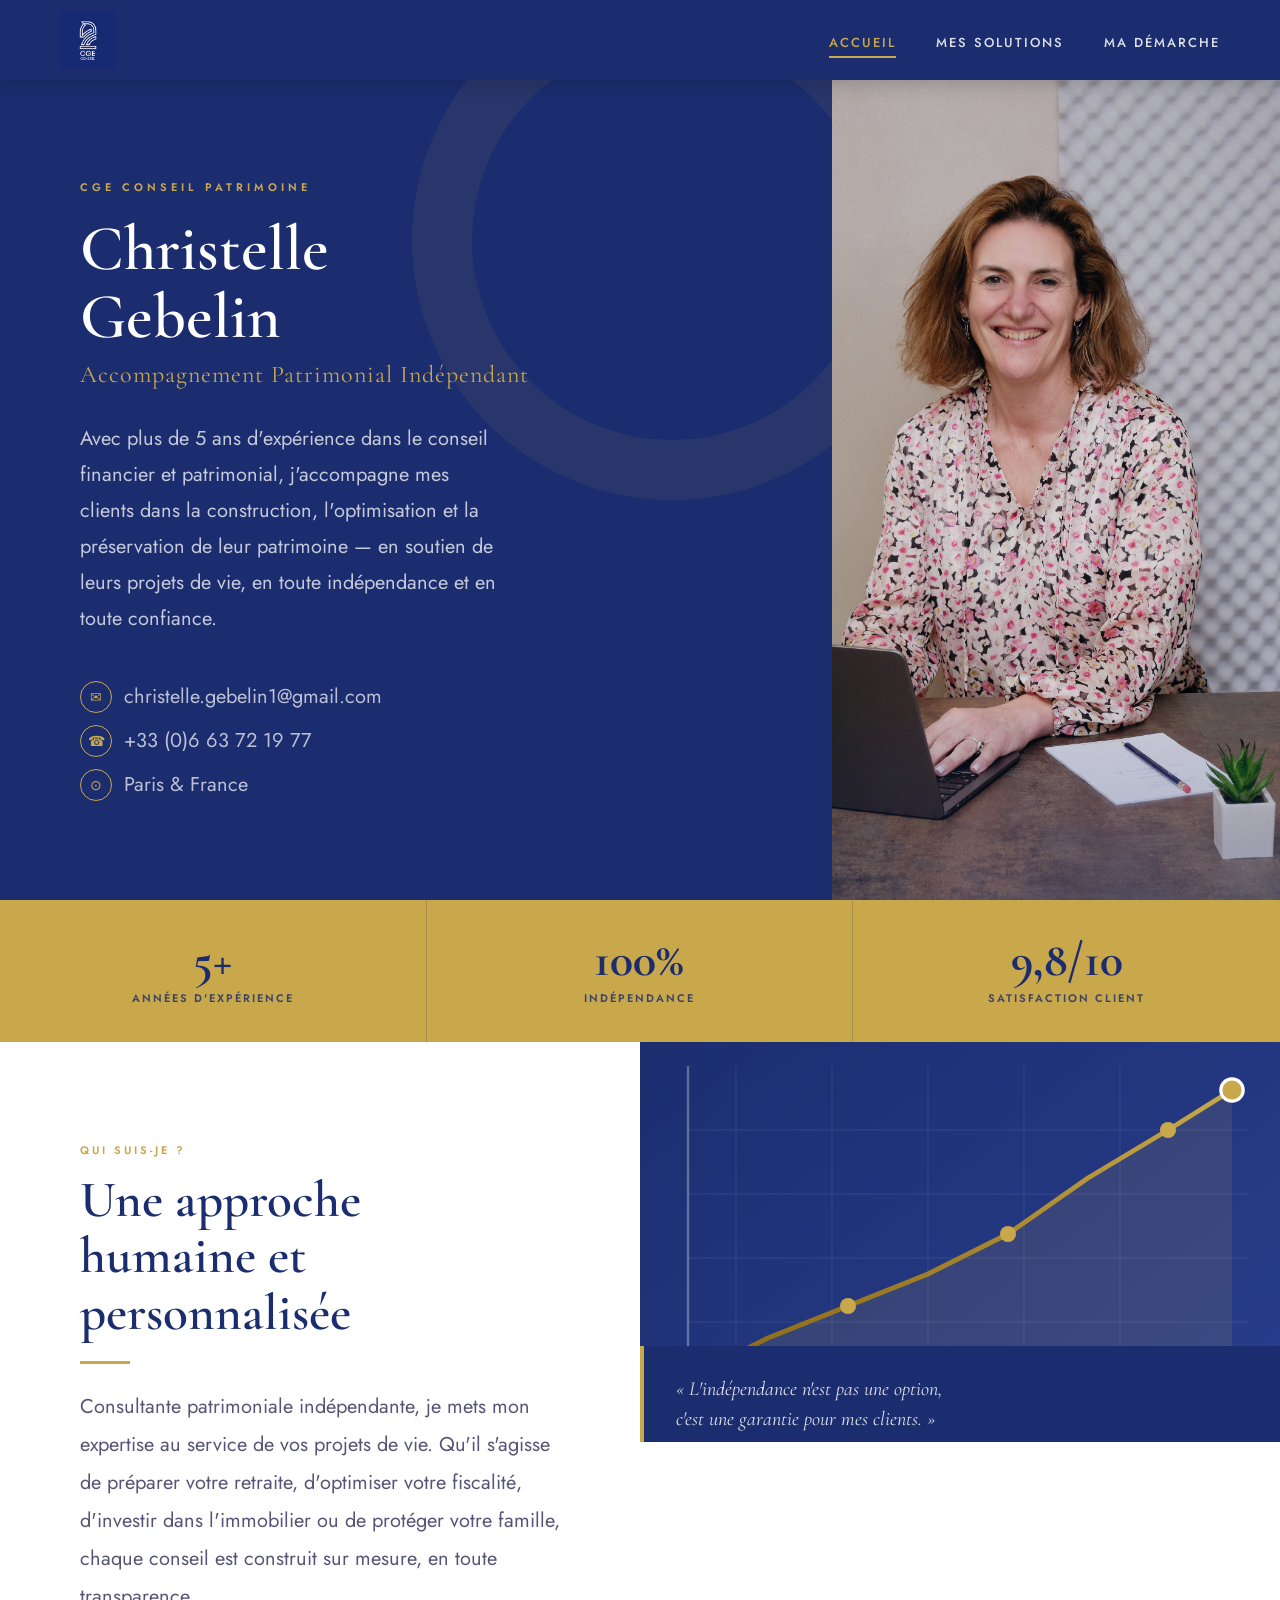
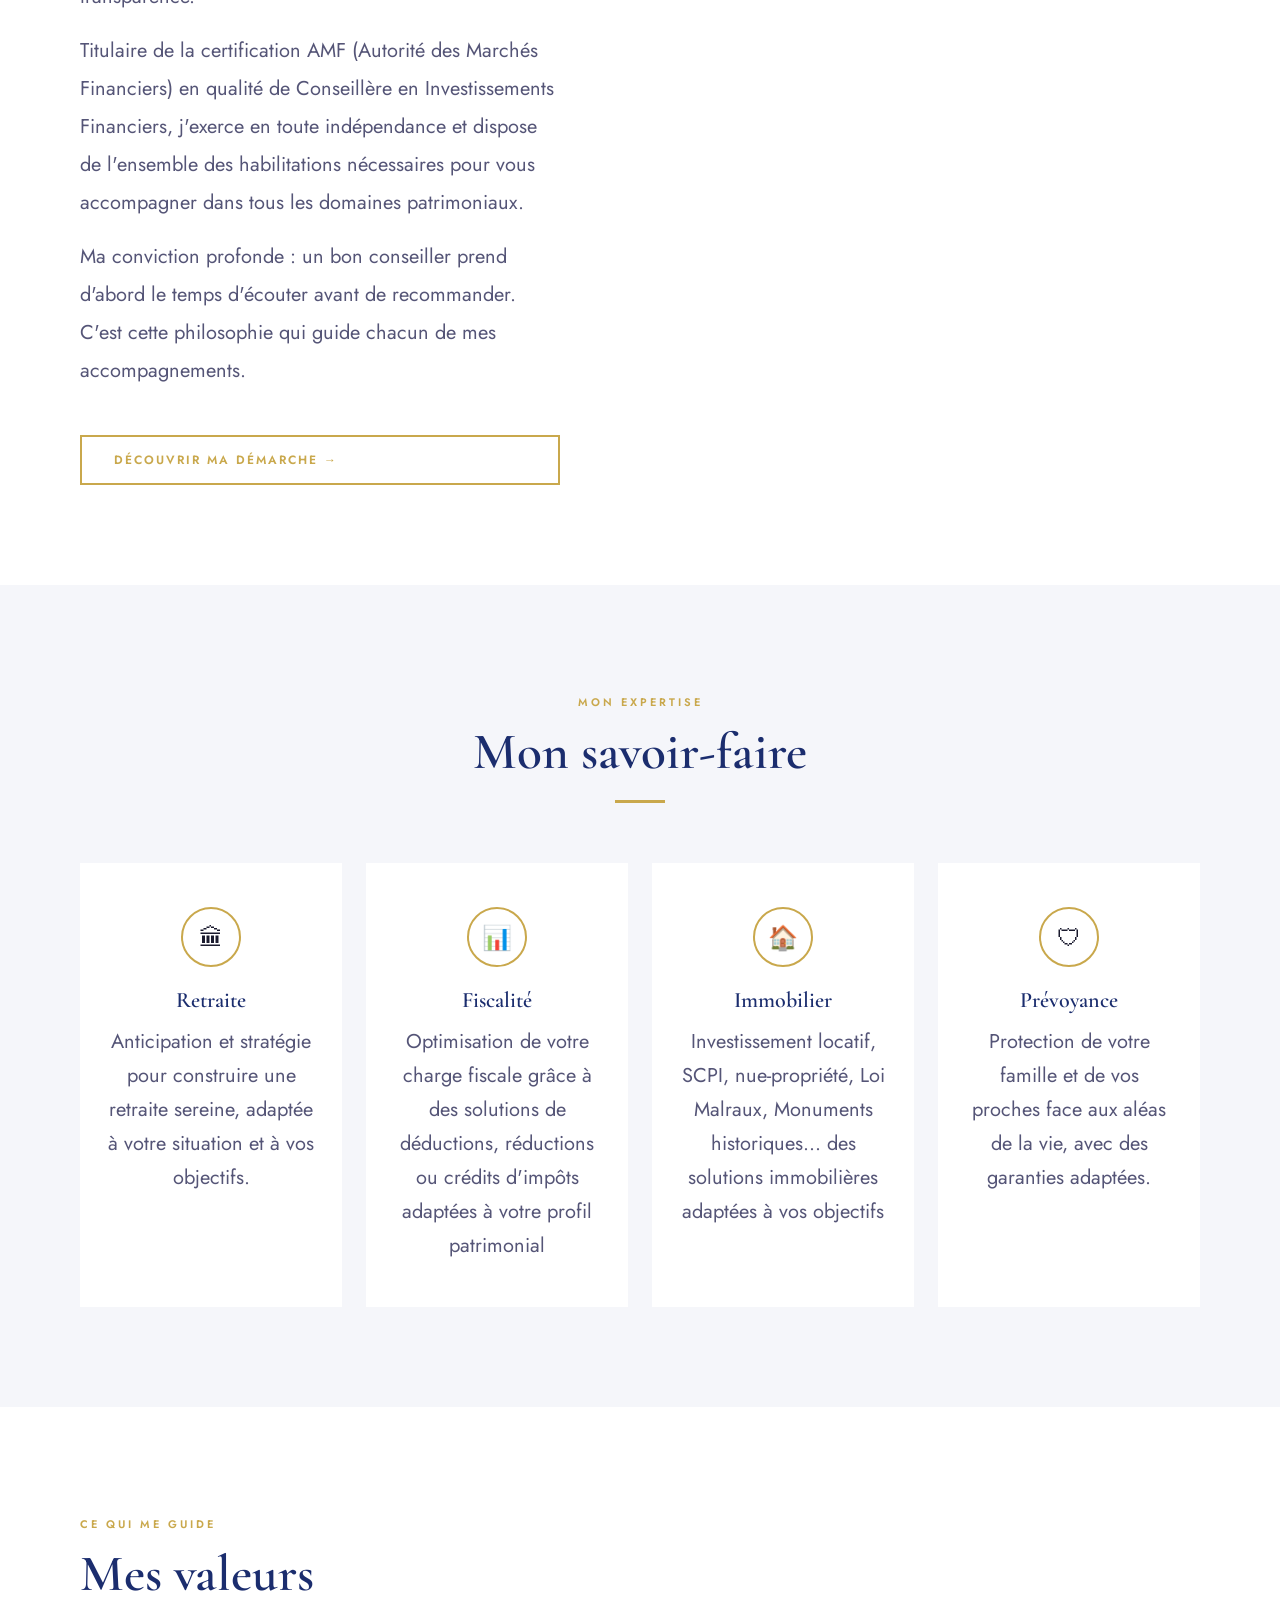
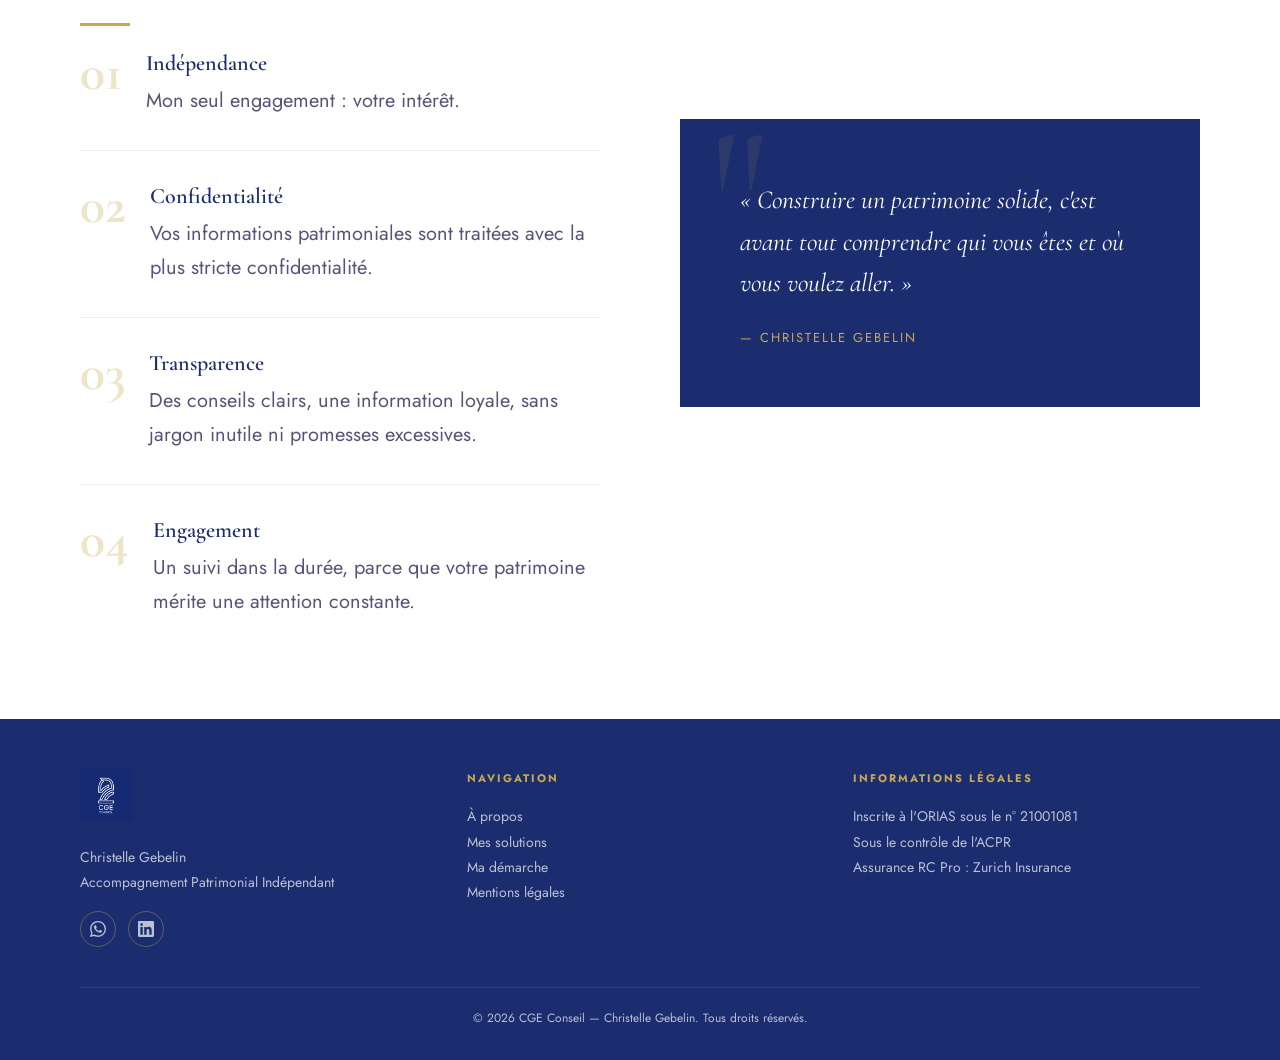
==== index.html @ 30ba8d0f "Initial commit" ====
<!DOCTYPE html>
<html lang="fr"><head><meta charset="UTF-8">
<meta name="viewport" content="width=device-width, initial-scale=1.0">
<title>CGE Conseil — Christelle Gebelin</title>
<link href="https://fonts.googleapis.com/css2?family=Cormorant+Garamond:wght@400;500;600;700&family=Jost:wght@300;400;500;600&display=swap" rel="stylesheet">
<link rel="stylesheet" href="style.css">
<style>
.hero {
  min-height: 100vh;
  display: grid;
  grid-template-columns: 65% 35%;
  padding-top: 80px;
  background: var(--bleu);
}
.hero-gauche {
  display: flex;
  flex-direction: column;
  justify-content: center;
  padding: 80px 60px 80px 80px;
  position: relative;
  overflow: hidden;
  background: var(--bleu);
}
.hero-gauche::before {
  content: '';
  position: absolute; top: -100px; right: -100px;
  width: 400px; height: 400px;
  border: 60px solid rgba(201,168,76,0.08);
  border-radius: 50%;
  pointer-events: none;
}
.hero-droite {
  position: relative;
  overflow: hidden;
  background: #0f1e4a;
}
.hero-droite img {
  width: 100%;
  height: 100%;
  object-fit: cover;
  object-position: center top;
  display: block;
}
.hero-droite::after {
  content: '';
  position: absolute;
  bottom: 0; left: 0; right: 0;
  height: 200px;
  background: linear-gradient(transparent, rgba(27,45,110,0.3));
}
/* Section présentation réduite d'un tiers */
.section-presentation {
  display: grid;
  grid-template-columns: 1fr 1fr;
  min-height: 400px;
}
.pres-image {
  position: relative;
  overflow: hidden;
  max-height: 400px;
}
.pres-image img {
  width: 100%;
  height: 100%;
  object-fit: cover;
  object-position: center;
  display: block;
}
</style>
</head><body>
<nav>
  <div class="nav-logo"><a href="index.html"><img src="images/logo(christelle).png" alt="CGE Conseil"></a></div>
  <ul class="nav-links">
    <li><a href="index.html" id="nav-apropos">Accueil</a></li>
    <li><a href="solutions.html" id="nav-solutions">Mes solutions</a></li>
    <li><a href="demarche.html" id="nav-demarche">Ma démarche</a></li>
  </ul>
</nav>

<section class="hero">
  <div class="hero-gauche">
    <p class="hero-surtitre fade-up delay-1">CGE Conseil Patrimoine</p>
    <h1 class="hero-nom fade-up delay-2">Christelle<br>Gebelin</h1>
    <p class="hero-titre fade-up delay-2">Accompagnement Patrimonial Indépendant</p>
    <p class="hero-texte fade-up delay-3">Avec plus de 5 ans d'expérience dans le conseil financier et patrimonial, j'accompagne mes clients dans la construction, l'optimisation et la préservation de leur patrimoine — en soutien de leurs projets de vie, en toute indépendance et en toute confiance.</p>
    <div class="hero-contacts fade-up delay-4">
      <div class="hero-contact-item"><span class="icone">✉</span><span>christelle.gebelin1@gmail.com</span></div>
      <div class="hero-contact-item"><span class="icone">☎</span><span>+33 (0)6 63 72 19 77</span></div>
      <div class="hero-contact-item"><span class="icone">⊙</span><span>Paris &amp; France</span></div>
    </div>
  </div>
  <div class="hero-droite">
    <img src="images/photo(christelle).png" alt="Christelle Gebelin">
  </div>
</section>

<div class="stats-bar">
  <div class="stat-item"><div class="stat-num">5+</div><div class="stat-label">Années d'expérience</div></div>
  <div class="stat-item"><div class="stat-num">100%</div><div class="stat-label">Indépendance</div></div>
  <div class="stat-item"><div class="stat-num">9,8/10</div><div class="stat-label">Satisfaction client</div></div>
</div>

<section class="section-presentation">
  <div class="pres-contenu">
    <span class="section-tag">Qui suis-je ?</span>
    <h2 class="section-titre">Une approche<br>humaine et<br>personnalisée</h2>
    <div class="section-trait"></div>
    <p>Consultante patrimoniale indépendante, je mets mon expertise au service de vos projets de vie. Qu'il s'agisse de préparer votre retraite, d'optimiser votre fiscalité, d'investir dans l'immobilier ou de protéger votre famille, chaque conseil est construit sur mesure, en toute transparence.</p>
    <p>Titulaire de la certification AMF (Autorité des Marchés Financiers) en qualité de Conseillère en Investissements Financiers, j'exerce en toute indépendance et dispose de l'ensemble des habilitations nécessaires pour vous accompagner dans tous les domaines patrimoniaux.</p>
    <p>Ma conviction profonde : un bon conseiller prend d'abord le temps d'écouter avant de recommander. C'est cette philosophie qui guide chacun de mes accompagnements.</p>
    <br><a href="demarche.html" class="btn">Découvrir ma démarche →</a>
  </div>
  <div class="pres-image">
     <img src="[data-uri]" alt="Croissance patrimoniale">
    <div class="pres-citation"><p>« L'indépendance n'est pas une option,<br>c'est une garantie pour mes clients. »</p></div>
  </div>
</section>

<section class="section-savoirfaire">
  <span class="section-tag">Mon expertise</span>
  <h2 class="section-titre">Mon savoir-faire</h2>
  <div class="section-trait centre"></div>
  <div class="sf-grid">
    <div class="sf-card"><div class="sf-icone">🏛</div><h3 class="sf-titre">Retraite</h3><p class="sf-texte">Anticipation et stratégie pour construire une retraite sereine, adaptée à votre situation et à vos objectifs.</p></div>
    <div class="sf-card"><div class="sf-icone">📊</div><h3 class="sf-titre">Fiscalité</h3><p class="sf-texte">Optimisation de votre charge fiscale grâce à des solutions de déductions, réductions ou crédits d'impôts adaptées à votre profil patrimonial</p></div>
    <div class="sf-card"><div class="sf-icone">🏠</div><h3 class="sf-titre">Immobilier</h3><p class="sf-texte">Investissement locatif, SCPI, nue-propriété, Loi Malraux, Monuments historiques... des solutions immobilières adaptées à vos objectifs</p></div>
    <div class="sf-card"><div class="sf-icone">🛡</div><h3 class="sf-titre">Prévoyance</h3><p class="sf-texte">Protection de votre famille et de vos proches face aux aléas de la vie, avec des garanties adaptées.</p></div>
  </div>
</section>

<section class="section-valeurs">
  <div>
    <span class="section-tag">Ce qui me guide</span>
    <h2 class="section-titre">Mes valeurs</h2>
    <div class="section-trait"></div>
    <div class="valeurs-liste">
      <div class="valeur-item"><div class="valeur-num">01</div><div><div class="valeur-titre">Indépendance</div><p class="valeur-texte">Mon seul engagement : votre intérêt.</p></div></div>
      <div class="valeur-item"><div class="valeur-num">02</div><div><div class="valeur-titre">Confidentialité</div><p class="valeur-texte">Vos informations patrimoniales sont traitées avec la plus stricte confidentialité.</p></div></div>
      <div class="valeur-item"><div class="valeur-num">03</div><div><div class="valeur-titre">Transparence</div><p class="valeur-texte">Des conseils clairs, une information loyale, sans jargon inutile ni promesses excessives.</p></div></div>
      <div class="valeur-item"><div class="valeur-num">04</div><div><div class="valeur-titre">Engagement</div><p class="valeur-texte">Un suivi dans la durée, parce que votre patrimoine mérite une attention constante.</p></div></div>
    </div>
  </div>
  <div class="valeurs-visuel">
    <p class="valeurs-quote">« Construire un patrimoine solide, c'est avant tout comprendre qui vous êtes et où vous voulez aller. »</p>
    <p class="valeurs-quote-auteur">— Christelle Gebelin</p>
  </div>
</section>

<footer>
  <div class="footer-grid">
    <div class="footer-col">
      <div class="footer-logo"><a href="index.html"><img src="images/logo(christelle).png" alt="CGE Conseil"></a></div>
      <p>Christelle Gebelin<br>Accompagnement Patrimonial Indépendant</p>
      <div class="footer-socials">
        <a href="#" target="_blank" class="footer-social-btn" title="WhatsApp">
          <svg viewBox="0 0 24 24" xmlns="http://www.w3.org/2000/svg"><path d="M17.472 14.382c-.297-.149-1.758-.867-2.03-.967-.273-.099-.471-.148-.67.15-.197.297-.767.966-.94 1.164-.173.199-.347.223-.644.075-.297-.15-1.255-.463-2.39-1.475-.883-.788-1.48-1.761-1.653-2.059-.173-.297-.018-.458.13-.606.134-.133.298-.347.446-.52.149-.174.198-.298.298-.497.099-.198.05-.371-.025-.52-.075-.149-.669-1.612-.916-2.207-.242-.579-.487-.5-.669-.51-.173-.008-.371-.01-.57-.01-.198 0-.52.074-.792.372-.272.297-1.04 1.016-1.04 2.479 0 1.462 1.065 2.875 1.213 3.074.149.198 2.096 3.2 5.077 4.487.709.306 1.262.489 1.694.625.712.227 1.36.195 1.871.118.571-.085 1.758-.719 2.006-1.413.248-.694.248-1.289.173-1.413-.074-.124-.272-.198-.57-.347m-5.421 7.403h-.004a9.87 9.87 0 01-5.031-1.378l-.361-.214-3.741.982.998-3.648-.235-.374a9.86 9.86 0 01-1.51-5.26c.001-5.45 4.436-9.884 9.888-9.884 2.64 0 5.122 1.03 6.988 2.898a9.825 9.825 0 012.893 6.994c-.003 5.45-4.437 9.884-9.885 9.884m8.413-18.297A11.815 11.815 0 0012.05 0C5.495 0 .16 5.335.157 11.892c0 2.096.547 4.142 1.588 5.945L.057 24l6.305-1.654a11.882 11.882 0 005.683 1.448h.005c6.554 0 11.89-5.335 11.893-11.893a11.821 11.821 0 00-3.48-8.413z"/></svg>
        </a>
        <a href="#" target="_blank" class="footer-social-btn" title="LinkedIn">
          <svg viewBox="0 0 24 24" xmlns="http://www.w3.org/2000/svg"><path d="M20.447 20.452h-3.554v-5.569c0-1.328-.027-3.037-1.852-3.037-1.853 0-2.136 1.445-2.136 2.939v5.667H9.351V9h3.414v1.561h.046c.477-.9 1.637-1.85 3.37-1.85 3.601 0 4.267 2.37 4.267 5.455v6.286zM5.337 7.433a2.062 2.062 0 01-2.063-2.065 2.064 2.064 0 112.063 2.065zm1.782 13.019H3.555V9h3.564v11.452zM22.225 0H1.771C.792 0 0 .774 0 1.729v20.542C0 23.227.792 24 1.771 24h20.451C23.2 24 24 23.227 24 22.271V1.729C24 .774 23.2 0 22.222 0h.003z"/></svg>
        </a>
      </div>
    </div>
    <div class="footer-col">
      <h4>Navigation</h4>
      <p><a href="index.html">À propos</a></p>
      <p><a href="solutions.html">Mes solutions</a></p>
      <p><a href="demarche.html">Ma démarche</a></p>
      <p><a href="mentions.html">Mentions légales</a></p>
    </div>
    <div class="footer-col">
      <h4>Informations légales</h4>
      <p>Inscrite à l'ORIAS sous le n° 21001081<br>Sous le contrôle de l'ACPR<br>Assurance RC Pro : Zurich Insurance</p>
    </div>
  </div>
  <div class="footer-bottom">© 2026 CGE Conseil — Christelle Gebelin. Tous droits réservés.</div>
</footer>
<script>document.getElementById('nav-apropos').classList.add('active');</script>
</body></html>
---- style.css ----
@import url('https://fonts.googleapis.com/css2?family=Cormorant+Garamond:wght@400;500;600;700&family=Jost:wght@300;400;500;600&display=swap');

:root {
  --bleu:        #1B2D6E;
  --bleu-clair:  #2A3F8F;
  --bleu-pale:   #EEF1FA;
  --or:          #C9A84C;
  --or-clair:    #E8C97A;
  --blanc:       #FFFFFF;
  --gris:        #F5F6FA;
  --texte:       #1a1a2e;
  --texte-clair: #555577;
  --font-titre:  'Cormorant Garamond', Georgia, serif;
  --font-corps:  'Jost', 'Segoe UI', sans-serif;
}

* { margin: 0; padding: 0; box-sizing: border-box; }
html { scroll-behavior: smooth; }
body { font-family: var(--font-corps); color: var(--texte); background: var(--blanc); font-size: 20px; }

/* NAV */
nav {
  position: fixed; top: 0; left: 0; right: 0; z-index: 100;
  background: var(--bleu);
  display: flex; align-items: center; justify-content: space-between;
  padding: 0 60px; height: 80px;
  box-shadow: 0 2px 20px rgba(0,0,0,0.2);
}
.nav-logo a { display: flex; align-items: center; text-decoration: none; }
.nav-logo img { height: 56px; object-fit: contain; display: block; }
.nav-links { display: flex; gap: 40px; list-style: none; }
.nav-links a {
  color: rgba(255,255,255,0.85); text-decoration: none;
  font-size: 13px; letter-spacing: 2px; text-transform: uppercase; font-weight: 500;
  padding-bottom: 4px; border-bottom: 2px solid transparent; transition: all 0.3s;
}
.nav-links a:hover, .nav-links a.active { color: var(--or); border-bottom-color: var(--or); }

/* FOOTER */
footer {
  background: var(--bleu); color: rgba(255,255,255,0.7);
  padding: 50px 80px 30px; font-size: 14px; line-height: 1.8;
}
.footer-grid { display: grid; grid-template-columns: 1fr 1fr 1fr; gap: 40px; margin-bottom: 40px; }
.footer-col h4 { color: var(--or); font-size: 11px; letter-spacing: 2px; text-transform: uppercase; margin-bottom: 16px; }
.footer-col a { color: inherit; text-decoration: none; }
.footer-col a:hover { color: var(--or); }
.footer-bottom { border-top: 1px solid rgba(255,255,255,0.1); padding-top: 20px; text-align: center; font-size: 12px; }
.footer-logo a { display: inline-block; }
.footer-logo img { height: 52px; display: block; margin-bottom: 16px; }

/* TYPO */
.section-tag {
  display: inline-block; color: var(--or);
  font-size: 11px; letter-spacing: 3px; text-transform: uppercase; font-weight: 600; margin-bottom: 14px;
}
.section-titre {
  font-family: var(--font-titre); font-size: clamp(32px,4vw,52px);
  font-weight: 600; color: var(--bleu); line-height: 1.1; margin-bottom: 20px;
}
.section-trait { width: 50px; height: 3px; background: var(--or); margin-bottom: 24px; }
.section-trait.centre { margin: 0 auto 24px; }

/* BOUTON */
.btn {
  display: inline-flex; align-items: center; gap: 10px;
  padding: 14px 32px; border: 2px solid var(--or);
  color: var(--or); text-decoration: none;
  font-size: 12px; letter-spacing: 2px; text-transform: uppercase; font-weight: 600;
  transition: all 0.3s; cursor: pointer; background: transparent; font-family: var(--font-corps);
}
.btn:hover { background: var(--or); color: var(--bleu); }

/* ANIMATIONS */
@keyframes fadeUp {
  from { opacity: 0; transform: translateY(30px); }
  to   { opacity: 1; transform: translateY(0); }
}
.fade-up  { animation: fadeUp 0.8s ease forwards; }
.delay-1  { animation-delay: 0.10s; opacity: 0; }
.delay-2  { animation-delay: 0.25s; opacity: 0; }
.delay-3  { animation-delay: 0.40s; opacity: 0; }
.delay-4  { animation-delay: 0.55s; opacity: 0; }

/* PAGE HERO */
.page-hero {
  background: var(--bleu); padding: 160px 80px 80px;
  position: relative; overflow: hidden;
}
.page-hero::before {
  content: ''; position: absolute; right: -150px; top: -150px;
  width: 500px; height: 500px;
  border: 80px solid rgba(201,168,76,0.06); border-radius: 50%;
}
.page-hero::after {
  content: ''; position: absolute; right: 100px; top: 60px;
  width: 200px; height: 200px;
  border: 30px solid rgba(201,168,76,0.1); border-radius: 50%;
}
.page-hero-inner { max-width: 650px; position: relative; z-index: 1; }
.page-hero .section-titre { color: var(--blanc); }
.page-hero-desc { color: rgba(255,255,255,0.7); font-size: 20px; line-height: 1.8; margin-top: 20px; }
.page-hero-illus {
  position: absolute; right: 80px; top: 50%; transform: translateY(-50%);
  width: 320px; border-radius: 4px; overflow: hidden;
  box-shadow: 0 20px 60px rgba(0,0,0,0.3); opacity: 0.85;
}
.page-hero-illus img { width: 100%; display: block; }

/* ═══ INDEX — HERO ═══ */
.hero {
  min-height: 100vh; display: grid; grid-template-columns: 1fr 1fr; padding-top: 80px;
}
.hero-gauche {
  background: var(--bleu);
  display: flex; flex-direction: column; justify-content: center;
  padding: 80px 70px 80px 80px; position: relative; overflow: hidden;
}
.hero-gauche::before {
  content: ''; position: absolute; top: -100px; right: -100px;
  width: 400px; height: 400px; border: 60px solid rgba(201,168,76,0.08); border-radius: 50%;
}
.hero-surtitre { color: var(--or); font-size: 11px; letter-spacing: 4px; text-transform: uppercase; font-weight: 600; margin-bottom: 20px; }
.hero-nom { font-family: var(--font-titre); font-size: clamp(44px,5vw,68px); color: var(--blanc); font-weight: 600; line-height: 1.05; margin-bottom: 10px; }
.hero-titre { font-family: var(--font-titre); font-size: clamp(18px,2vw,24px); color: var(--or); font-weight: 400; letter-spacing: 1px; margin-bottom: 32px; }
.hero-texte { color: rgba(255,255,255,0.75); line-height: 1.8; font-size: 20px; max-width: 420px; margin-bottom: 44px; }
.hero-contacts { display: flex; flex-direction: column; gap: 12px; }
.hero-contact-item { display: flex; align-items: center; gap: 12px; color: rgba(255,255,255,0.7); font-size: 20px; }
.hero-contact-item .icone {
  width: 32px; height: 32px; border: 1px solid var(--or); border-radius: 50%;
  display: flex; align-items: center; justify-content: center; color: var(--or); font-size: 14px; flex-shrink: 0;
}
.hero-droite { position: relative; overflow: hidden; background: #0f1e4a; }
.hero-droite img { width: 100%; height: 100%; object-fit: cover; object-position: top center; opacity: 0.9; filter: saturate(0.9); }
.hero-droite::after {
  content: ''; position: absolute; bottom: 0; left: 0; right: 0; height: 200px;
  background: linear-gradient(transparent, rgba(27,45,110,0.3));
}

/* STATS */
.stats-bar { background: var(--or); display: grid; grid-template-columns: repeat(3,1fr); }
.stat-item { padding: 36px 40px; text-align: center; border-right: 1px solid rgba(27,45,110,0.2); }
.stat-item:last-child { border-right: none; }
.stat-num { font-family: var(--font-titre); font-size: 48px; font-weight: 700; color: var(--bleu); line-height: 1; }
.stat-label { font-size: 11px; letter-spacing: 2px; text-transform: uppercase; color: var(--bleu); opacity: 0.8; margin-top: 6px; font-weight: 600; }

/* PRÉSENTATION */
.section-presentation { display: grid; grid-template-columns: 1fr 1fr; min-height: 600px; }
.pres-contenu { padding: 100px 80px; display: flex; flex-direction: column; justify-content: center; }
.pres-contenu p { color: var(--texte-clair); line-height: 1.9; font-size: 20px; margin-bottom: 16px; }
.pres-image { position: relative; overflow: hidden; }
.pres-image img { width: 100%; height: 100%; object-fit: cover; object-position: center bottom; display: block; }
.pres-citation {
  position: absolute; bottom: -20px; left: 0; right: 0;
  background: var(--bleu); padding: 28px 32px; border-left: 4px solid var(--or);
}
.pres-citation p { color: rgba(255,255,255,0.85); font-family: var(--font-titre); font-size: 20px; font-style: italic; line-height: 1.5; }

/* SAVOIR-FAIRE */
.section-savoirfaire { background: var(--gris); padding: 100px 80px; text-align: center; }
.sf-grid { display: grid; grid-template-columns: repeat(4,1fr); gap: 24px; margin-top: 60px; }
.sf-card { background: var(--blanc); padding: 44px 28px; position: relative; transition: all 0.4s; }
.sf-card::before {
  content: ''; position: absolute; bottom: 0; left: 0; right: 0; height: 3px;
  background: var(--or); transform: scaleX(0); transition: transform 0.4s;
}
.sf-card:hover { transform: translateY(-8px); box-shadow: 0 20px 50px rgba(27,45,110,0.12); }
.sf-card:hover::before { transform: scaleX(1); }
.sf-icone {
  width: 60px; height: 60px; margin: 0 auto 20px;
  border: 2px solid var(--or); border-radius: 50%;
  display: flex; align-items: center; justify-content: center; font-size: 24px; transition: all 0.3s;
}
.sf-card:hover .sf-icone { background: var(--or); }
.sf-titre { font-family: var(--font-titre); font-size: 22px; font-weight: 600; color: var(--bleu); margin-bottom: 12px; }
.sf-texte { color: var(--texte-clair); font-size: 20px; line-height: 1.7; }

/* VALEURS */
.section-valeurs { padding: 100px 80px; display: grid; grid-template-columns: 1fr 1fr; gap: 80px; align-items: center; }
.valeurs-liste { display: flex; flex-direction: column; gap: 32px; }
.valeur-item { display: flex; gap: 24px; align-items: flex-start; padding-bottom: 32px; border-bottom: 1px solid rgba(27,45,110,0.08); }
.valeur-item:last-child { border-bottom: none; padding-bottom: 0; }
.valeur-num { font-family: var(--font-titre); font-size: 52px; font-weight: 700; color: var(--or); opacity: 0.3; line-height: 0.9; flex-shrink: 0; }
.valeur-titre { font-family: var(--font-titre); font-size: 22px; font-weight: 600; color: var(--bleu); margin-bottom: 8px; }
.valeur-texte { color: var(--texte-clair); font-size: 20px; line-height: 1.7; }
.valeurs-visuel { background: var(--bleu); padding: 60px; position: relative; overflow: hidden; }
.valeurs-visuel::before {
  content: '"'; position: absolute; top: -20px; left: 30px;
  font-family: var(--font-titre); font-size: 200px; color: rgba(201,168,76,0.1); line-height: 1;
}
.valeurs-quote { font-family: var(--font-titre); font-size: 26px; font-style: italic; color: var(--blanc); line-height: 1.6; position: relative; z-index: 1; }
.valeurs-quote-auteur { color: var(--or); font-size: 13px; letter-spacing: 2px; text-transform: uppercase; margin-top: 24px; }

/* SOLUTIONS — CARTES FLIP */
.solutions-section { padding: 100px 80px; background: var(--gris); }
.solutions-intro { text-align: center; max-width: 600px; margin: 0 auto 70px; color: var(--texte-clair); font-size: 20px; line-height: 1.8; }
.cartes-grid {
  display: grid;
  grid-template-columns: repeat(3,1fr);
  gap: 28px;
  align-items: start;
}
.carte-flip {
  height: 320px;
  perspective: 1000px;
  cursor: pointer;
  position: relative;
}
.carte-inner {
  position: relative; width: 100%; height: 100%;
  transform-style: preserve-3d;
  transition: transform 0.7s cubic-bezier(0.4,0.2,0.2,1);
}
.carte-flip:hover .carte-inner, .carte-flip.flipped .carte-inner { transform: rotateY(180deg); }
.carte-face, .carte-dos {
  position: absolute; width: 100%; height: 100%;
  backface-visibility: hidden;
  -webkit-backface-visibility: hidden;
  display: flex; flex-direction: column; align-items: center; justify-content: center; padding: 40px 32px;
}
.carte-face { background: var(--blanc); position: relative; }
.carte-face::after {
  content: ''; position: absolute; bottom: 0; left: 0; right: 0; height: 3px;
  background: var(--or); transform: scaleX(0); transition: transform 0.4s;
}
.carte-flip:hover .carte-face::after { transform: scaleX(1); }
.carte-face-icone {
  font-size: 42px; margin-bottom: 20px; width: 80px; height: 80px;
  border: 2px solid rgba(27,45,110,0.1); border-radius: 50%;
  display: flex; align-items: center; justify-content: center; transition: all 0.3s;
}
.carte-flip:hover .carte-face-icone { border-color: var(--or); background: rgba(201,168,76,0.05); }
.carte-face-question { font-family: var(--font-titre); font-size: 20px; font-weight: 600; color: var(--bleu); text-align: center; line-height: 1.4; margin-bottom: 16px; }
.carte-face-hint { font-size: 11px; letter-spacing: 2px; text-transform: uppercase; color: var(--or); font-weight: 600; }
.carte-dos {
  background: var(--bleu);
  transform: rotateY(180deg);
  text-align: center;
}
.carte-dos-titre { font-family: var(--font-titre); font-size: 20px; font-weight: 600; color: var(--or); margin-bottom: 16px; }
.carte-dos-texte { color: rgba(255,255,255,0.82); font-size: 20px; line-height: 1.7; margin-bottom: 20px; }
.carte-dos-tag { font-size: 10px; letter-spacing: 2px; text-transform: uppercase; color: rgba(201,168,76,0.6); border: 1px solid rgba(201,168,76,0.3); padding: 6px 14px; }

/* HABILITATIONS */
.section-hab { padding: 80px; background: var(--blanc); display: grid; grid-template-columns: 1fr 1fr; gap: 80px; align-items: center; }
.hab-texte p { color: var(--texte-clair); line-height: 1.8; font-size: 20px; margin-bottom: 16px; }
.hab-liste { display: flex; flex-direction: column; gap: 16px; }
.hab-item { display: flex; align-items: center; gap: 16px; padding: 20px 24px; background: var(--gris); border-left: 3px solid var(--or); transition: all 0.3s; }
.hab-item:hover { background: var(--bleu-pale); transform: translateX(6px); }
.hab-item-titre { font-weight: 600; color: var(--bleu); font-size: 20px; }
.hab-item-desc { font-size: 14px; color: var(--texte-clair); margin-top: 2px; }

/* DÉMARCHE — TIMELINE */
.section-demarche { padding: 100px 80px; }
.demarche-intro { text-align: center; max-width: 600px; margin: 0 auto 80px; color: var(--texte-clair); font-size: 20px; line-height: 1.8; }
.timeline { position: relative; }
.timeline::before {
  content: ''; position: absolute; left: 50%; top: 0; bottom: 0; width: 2px;
  background: linear-gradient(to bottom, var(--or), rgba(201,168,76,0.1)); transform: translateX(-50%);
}
.etape { display: grid; grid-template-columns: 1fr 80px 1fr; margin-bottom: 80px; align-items: center; }
.etape:last-child { margin-bottom: 0; }
.etape-contenu {
  background: var(--blanc); box-shadow: 0 4px 30px rgba(27,45,110,0.08);
  padding: 44px 48px; border: 1px solid rgba(27,45,110,0.06); position: relative; transition: all 0.4s;
}
.etape-contenu:hover { box-shadow: 0 12px 50px rgba(27,45,110,0.15); transform: translateY(-4px); }
.etape-contenu::before { content: ''; position: absolute; top: 0; left: 0; width: 4px; height: 0; background: var(--or); transition: height 0.4s; }
.etape-contenu:hover::before { height: 100%; }
.etape-num-wrapper { display: flex; align-items: center; justify-content: center; z-index: 1; }
.etape-num {
  width: 64px; height: 64px; background: var(--or); border-radius: 50%;
  display: flex; align-items: center; justify-content: center;
  font-family: var(--font-titre); font-size: 28px; font-weight: 700; color: var(--bleu);
  box-shadow: 0 0 0 8px var(--blanc), 0 0 0 10px var(--or); position: relative; z-index: 1;
}
.etape-vide {}
.etape.gauche .etape-contenu  { order: 1; }
.etape.gauche .etape-num-wrapper { order: 2; }
.etape.gauche .etape-vide     { order: 3; }
.etape.droite .etape-vide     { order: 1; }
.etape.droite .etape-num-wrapper { order: 2; }
.etape.droite .etape-contenu  { order: 3; }
.etape.droite .etape-contenu::before { left: auto; right: 0; }
.etape-tag { font-size: 11px; letter-spacing: 2px; text-transform: uppercase; color: var(--or); font-weight: 600; margin-bottom: 10px; }
.etape-titre { font-family: var(--font-titre); font-size: 26px; font-weight: 600; color: var(--bleu); margin-bottom: 16px; }
.etape-texte { color: var(--texte-clair); font-size: 20px; line-height: 1.8; }
.etape-detail { margin-top: 20px; padding-top: 20px; border-top: 1px solid rgba(27,45,110,0.08); display: flex; flex-wrap: wrap; gap: 8px; }
.etape-pill { background: var(--bleu-pale); color: var(--bleu); font-size: 11px; padding: 5px 12px; font-weight: 600; letter-spacing: 1px; }

/* ENGAGEMENTS */
.section-engagement { background: var(--bleu); padding: 100px 80px; text-align: center; position: relative; overflow: hidden; }
.section-engagement::before { content: ''; position: absolute; left: -200px; top: -200px; width: 600px; height: 600px; border: 100px solid rgba(201,168,76,0.04); border-radius: 50%; }
.section-engagement .section-titre { color: var(--blanc); }
.engagements-grid { display: grid; grid-template-columns: repeat(3,1fr); gap: 32px; margin-top: 60px; position: relative; z-index: 1; }
.engagement-item { padding: 44px 32px; border: 1px solid rgba(201,168,76,0.2); position: relative; overflow: hidden; transition: all 0.4s; }
.engagement-item::before { content: ''; position: absolute; inset: 0; background: rgba(201,168,76,0.05); transform: scaleY(0); transform-origin: bottom; transition: transform 0.4s; }
.engagement-item:hover { border-color: var(--or); }
.engagement-item:hover::before { transform: scaleY(1); }
.engagement-icone { font-size: 36px; margin-bottom: 20px; }
.engagement-titre { font-family: var(--font-titre); font-size: 22px; color: var(--or); margin-bottom: 14px; font-weight: 600; }
.engagement-texte { color: rgba(255,255,255,0.7); font-size: 20px; line-height: 1.7; }

/* CTA */
.section-cta { padding: 80px; background: var(--gris); display: flex; align-items: center; justify-content: space-between; gap: 40px; }
.cta-texte h3 { font-family: var(--font-titre); font-size: 36px; color: var(--bleu); margin-bottom: 12px; }
.cta-texte p { color: var(--texte-clair); font-size: 20px; }
.cta-contacts { display: flex; flex-direction: column; gap: 16px; }
.cta-contact { display: flex; align-items: center; gap: 16px; padding: 20px 28px; background: var(--blanc); border-left: 3px solid var(--or); font-size: 20px; color: var(--bleu); font-weight: 500; transition: all 0.3s; text-decoration: none; }
.cta-contact:hover { background: var(--bleu); color: var(--blanc); }
.cta-contact span { font-size: 20px; }

/* Icônes SVG dans les cartes flip */
.carte-face-icone svg {
  width: 36px; height: 36px;
}
.carte-face-icone {
  width: 80px; height: 80px;
  border: 2px solid rgba(27,45,110,0.15);
  border-radius: 50%;
  display: flex; align-items: center; justify-content: center;
  transition: all 0.3s; background: white;
  margin-bottom: 20px;
}
.carte-flip:hover .carte-face-icone {
  border-color: var(--or);
  background: rgba(201,168,76,0.05);
  box-shadow: 0 0 0 6px rgba(201,168,76,0.08);
}
.footer-socials { display: flex; gap: 12px; margin-top: 16px; }
.footer-social-btn {
  width: 36px; height: 36px;
  border: 1px solid rgba(201,168,76,0.4); border-radius: 50%;
  display: flex; align-items: center; justify-content: center;
  transition: all 0.3s; color: rgba(255,255,255,0.7); text-decoration: none;
}
.footer-social-btn:hover { border-color: var(--or); background: var(--or); color: var(--bleu); }
.footer-social-btn svg { width: 16px; height: 16px; fill: currentColor; }
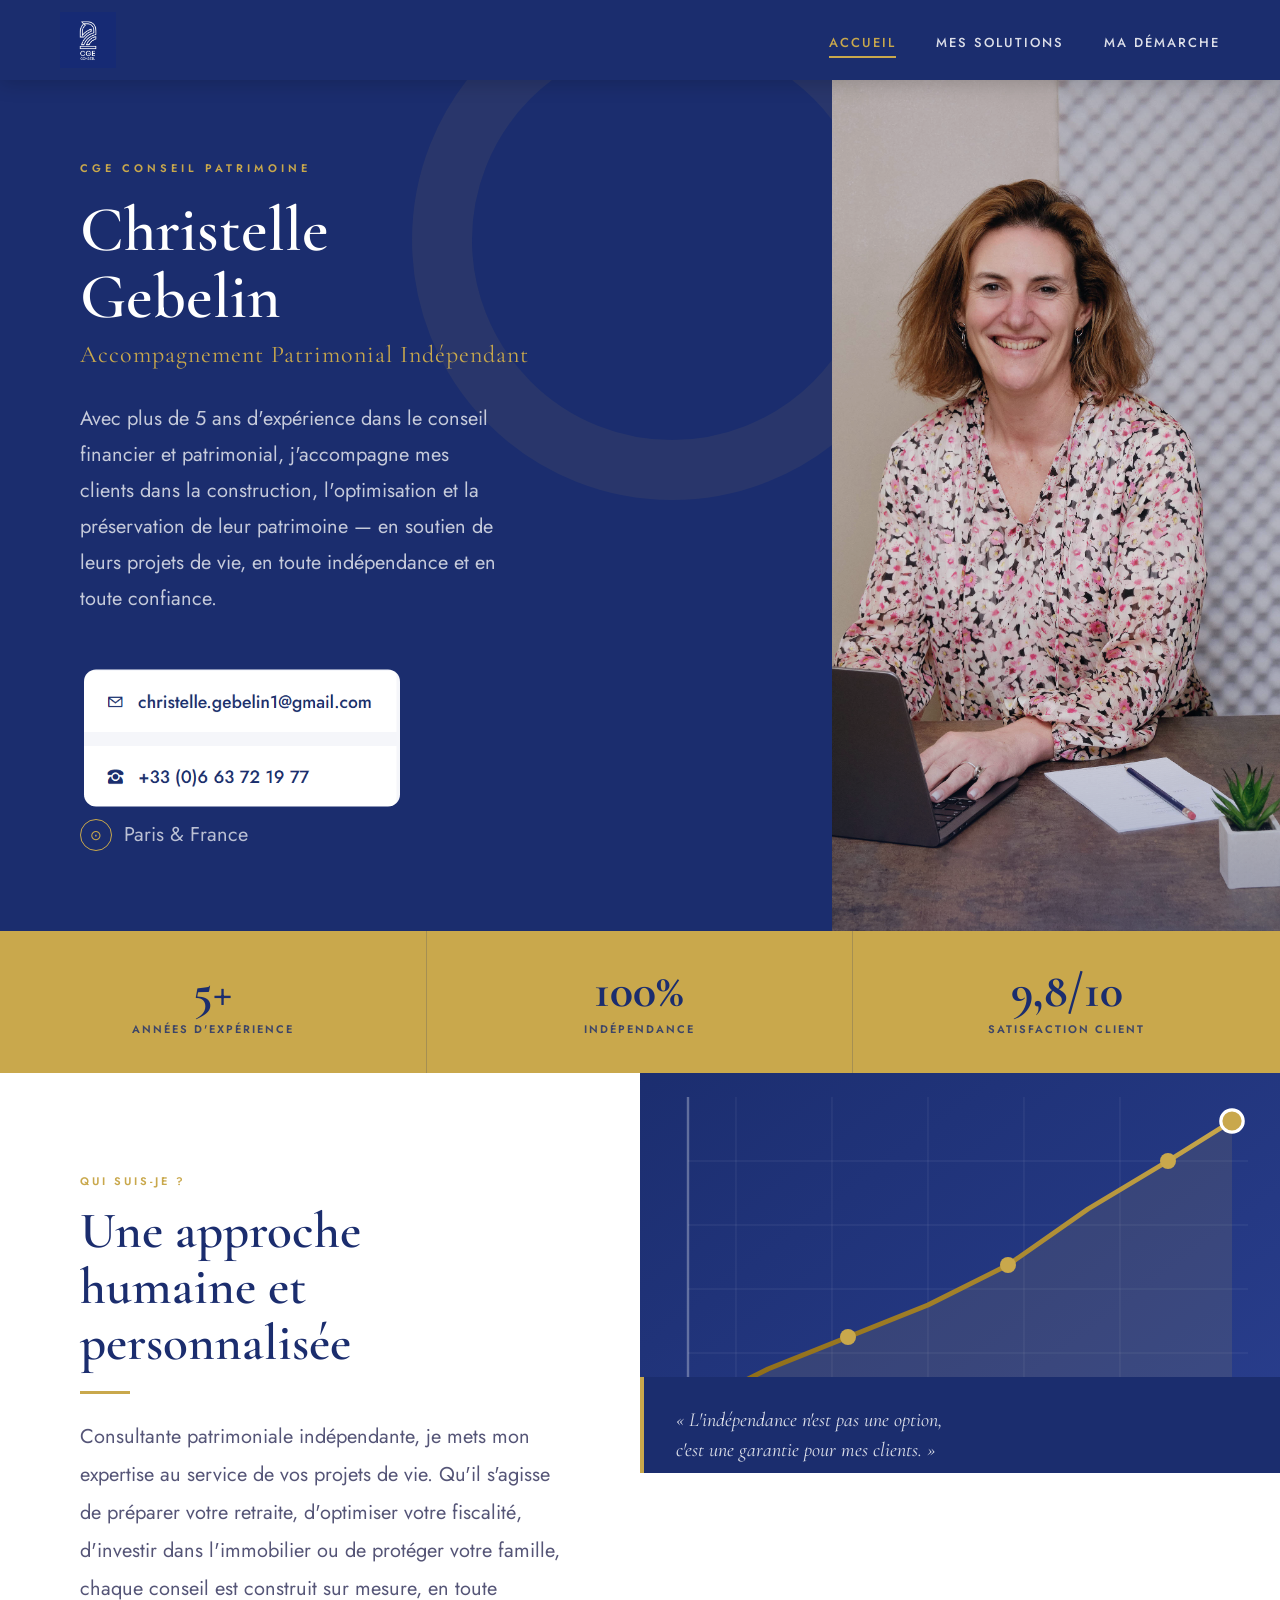
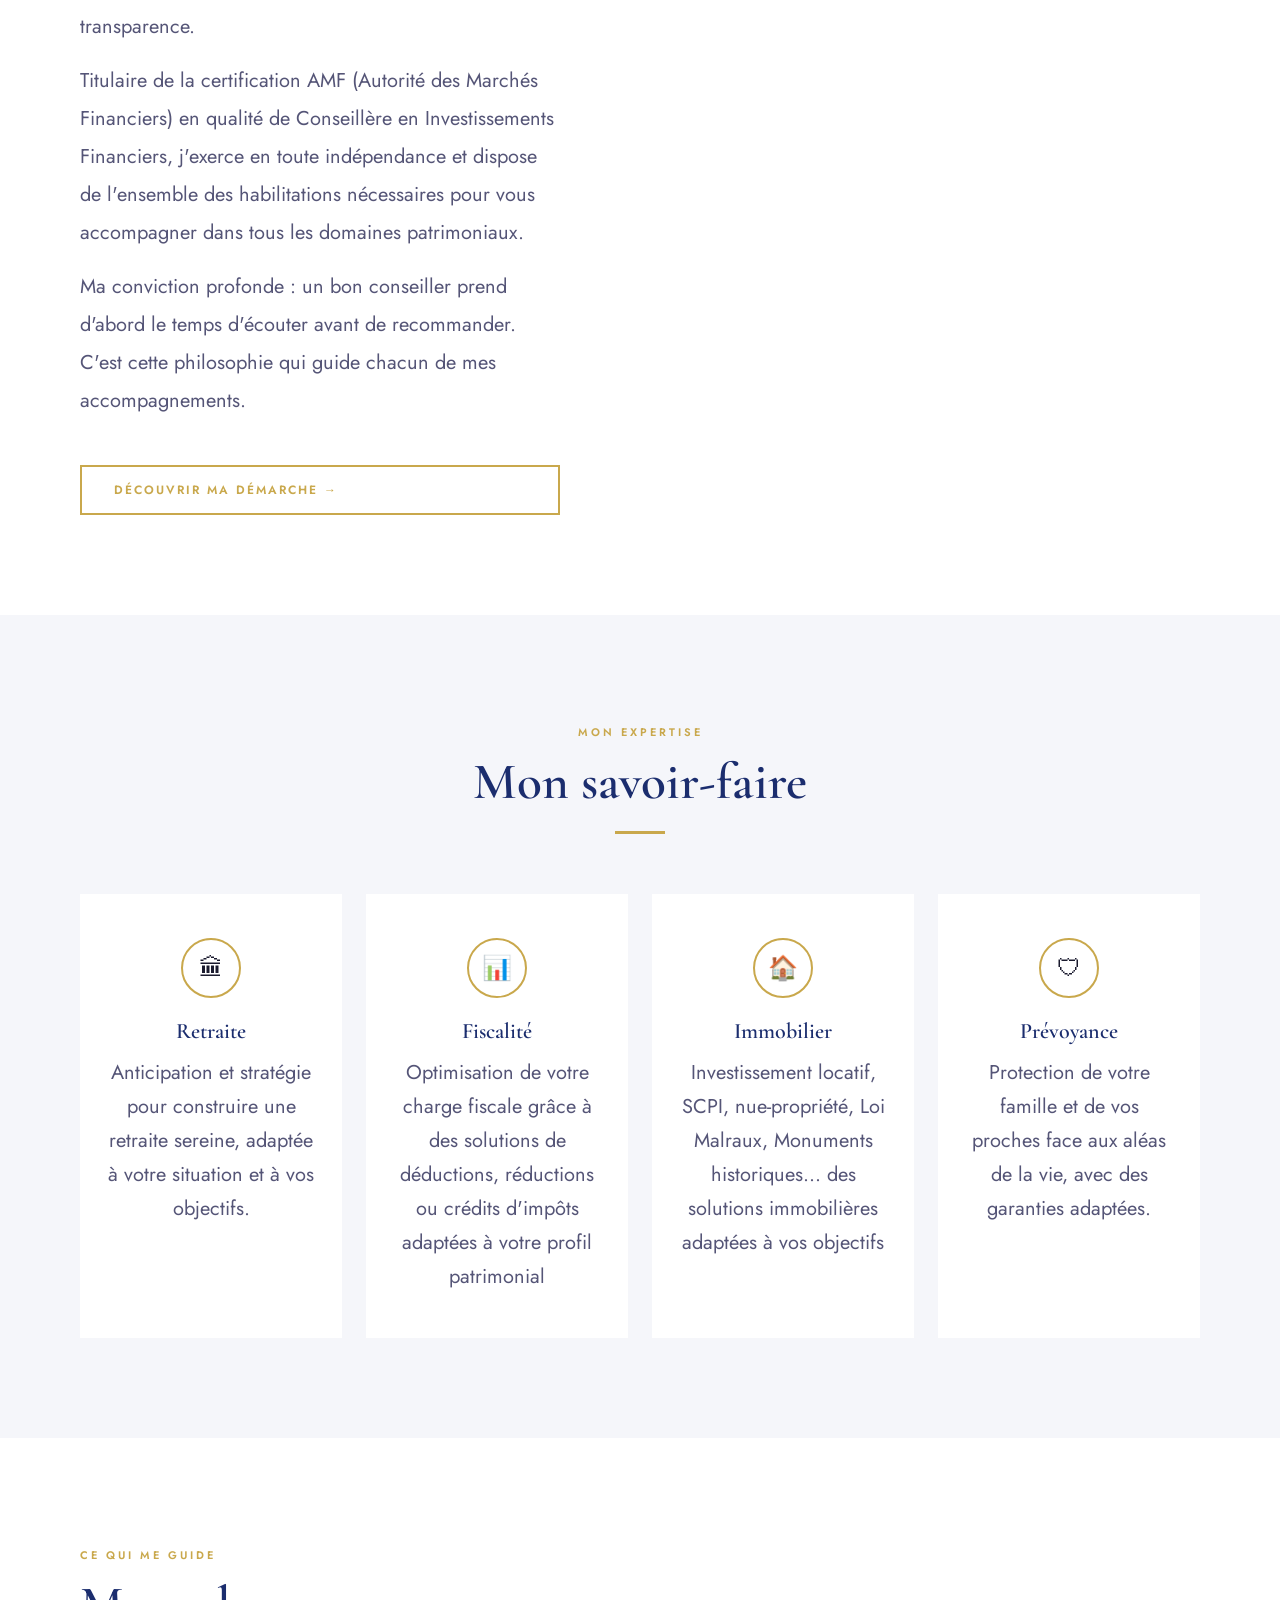
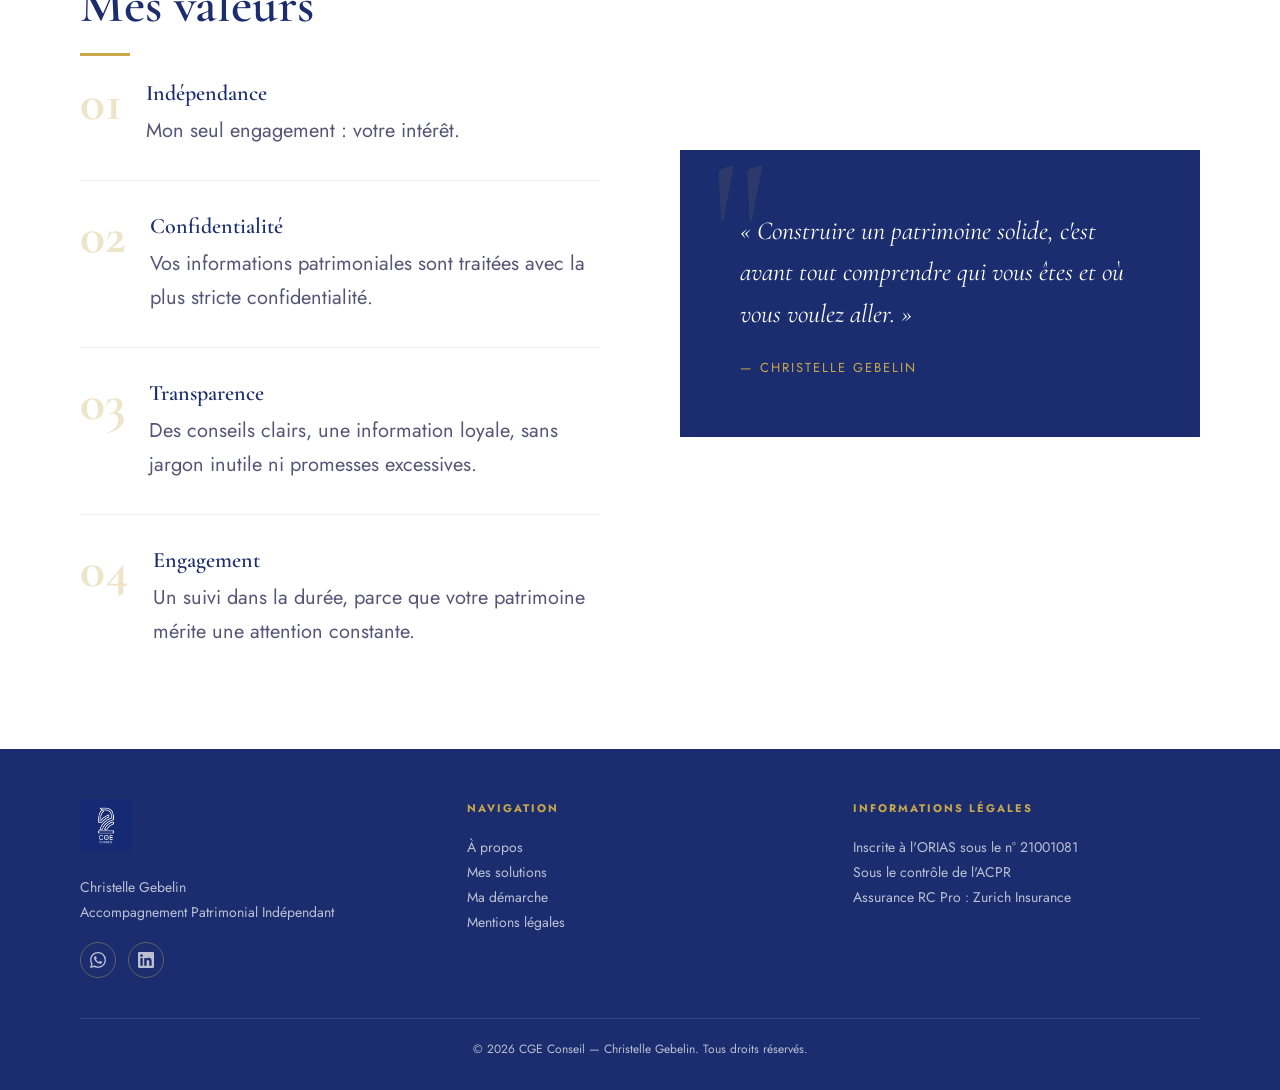
==== commit a84c696b: "Refactor HTML structure and update content" ====
--- a/index.html
+++ b/index.html
@@ -48,7 +48,6 @@
   height: 200px;
   background: linear-gradient(transparent, rgba(27,45,110,0.3));
 }
-/* Section présentation réduite d'un tiers */
 .section-presentation {
   display: grid;
   grid-template-columns: 1fr 1fr;
@@ -84,8 +83,7 @@
     <p class="hero-titre fade-up delay-2">Accompagnement Patrimonial Indépendant</p>
     <p class="hero-texte fade-up delay-3">Avec plus de 5 ans d'expérience dans le conseil financier et patrimonial, j'accompagne mes clients dans la construction, l'optimisation et la préservation de leur patrimoine — en soutien de leurs projets de vie, en toute indépendance et en toute confiance.</p>
     <div class="hero-contacts fade-up delay-4">
-      <div class="hero-contact-item"><span class="icone">✉</span><span>christelle.gebelin1@gmail.com</span></div>
-      <div class="hero-contact-item"><span class="icone">☎</span><span>+33 (0)6 63 72 19 77</span></div>
+      <div style="margin-top:8px;"><img src="images/numero(christelle).png" alt="Coordonnées de contact" style="width:320px;display:block;clip-path:inset(0 0 0 4px round 12px);"></div>
       <div class="hero-contact-item"><span class="icone">⊙</span><span>Paris &amp; France</span></div>
     </div>
   </div>
@@ -122,7 +120,7 @@
   <div class="section-trait centre"></div>
   <div class="sf-grid">
     <div class="sf-card"><div class="sf-icone">🏛</div><h3 class="sf-titre">Retraite</h3><p class="sf-texte">Anticipation et stratégie pour construire une retraite sereine, adaptée à votre situation et à vos objectifs.</p></div>
-    <div class="sf-card"><div class="sf-icone">📊</div><h3 class="sf-titre">Fiscalité</h3><p class="sf-texte">Optimisation de votre charge fiscale grâce à des solutions de déductions, réductions ou crédits d'impôts adaptées à votre profil patrimonial</p></div>
+    <div class="sf-card"><div class="sf-icone">📊</div><h3 class="sf-titre">Fiscalité</h3><p class="sf-texte">Optimisation de votre charge fiscale grâce à des solutions de déductions, réductions ou crédits d'impôts adaptées à votre profil patrimonial</p></div>
     <div class="sf-card"><div class="sf-icone">🏠</div><h3 class="sf-titre">Immobilier</h3><p class="sf-texte">Investissement locatif, SCPI, nue-propriété, Loi Malraux, Monuments historiques... des solutions immobilières adaptées à vos objectifs</p></div>
     <div class="sf-card"><div class="sf-icone">🛡</div><h3 class="sf-titre">Prévoyance</h3><p class="sf-texte">Protection de votre famille et de vos proches face aux aléas de la vie, avec des garanties adaptées.</p></div>
   </div>
@@ -175,4 +173,4 @@
   <div class="footer-bottom">© 2026 CGE Conseil — Christelle Gebelin. Tous droits réservés.</div>
 </footer>
 <script>document.getElementById('nav-apropos').classList.add('active');</script>
-</body></html>+</body></html>
